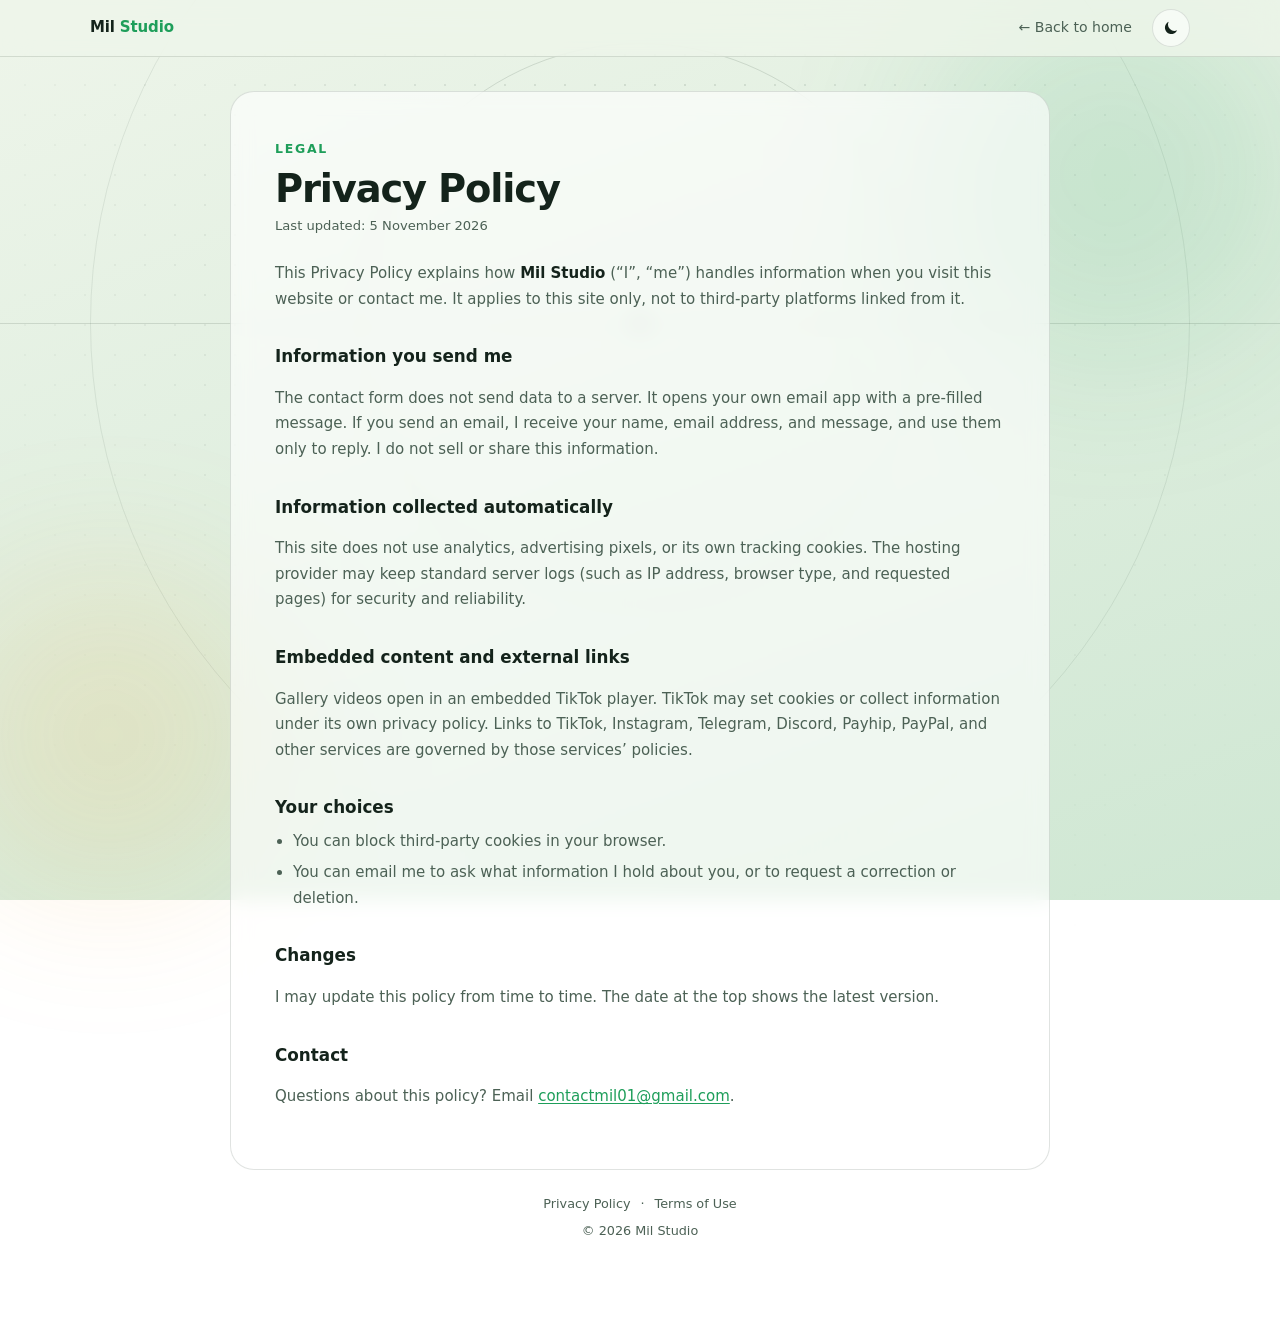
==== privacy.html @ b9a91b19 "Add files via upload" ====
<!DOCTYPE html>
<html lang="en" data-theme="pitch">
<head>
<meta charset="utf-8">
<meta name="viewport" content="width=device-width, initial-scale=1, viewport-fit=cover">
<title>Privacy Policy — Mil Studio</title>
<meta name="description" content="How Mil Studio handles information when you visit the site or get in touch.">
<meta name="theme-color" content="#1E9E5A">
<link rel="icon" href="data:image/svg+xml,%3Csvg xmlns='http://www.w3.org/2000/svg' viewBox='0 0 64 64'%3E%3Crect width='64' height='64' rx='16' fill='%231E9E5A'/%3E%3Ctext x='32' y='44' font-size='36' font-family='sans-serif' font-weight='800' text-anchor='middle' fill='white'%3EM%3C/text%3E%3C/svg%3E">
<script>(function(){try{var t=localStorage.getItem("mil-theme");if(t!=="night"&&t!=="pitch")t=matchMedia("(prefers-color-scheme: dark)").matches?"night":"pitch";document.documentElement.dataset.theme=t;var m=document.querySelector('meta[name="theme-color"]');if(m)m.content=t==="night"?"#08120D":"#1E9E5A"}catch(e){}})()</script>
<link rel="stylesheet" href="style.css">
</head>
<body>
<div class="bg" aria-hidden="true"><div class="pitch"><i></i><i></i><i></i><b></b></div><div class="dots"></div><div class="orb a"></div><div class="orb b"></div></div>

<header class="top"><div class="in">
 <a class="brand" href="index.html">Mil <span>Studio</span></a>
 <a class="legal-back" href="index.html">← Back to home</a>
 <button class="tbtn" id="theme" type="button" aria-label="Dark mode" aria-pressed="false" title="Switch to dark mode">
  <svg class="i-moon" viewBox="0 0 24 24" aria-hidden="true"><path d="M20.2 15.1A8.5 8.5 0 0 1 8.9 3.8 8.5 8.5 0 1 0 20.2 15Z"/></svg>
  <svg class="i-sun" viewBox="0 0 24 24" aria-hidden="true"><circle cx="12" cy="12" r="4.2"/><path d="M12 2v2.4M12 19.6V22M2 12h2.4M19.6 12H22M4.9 4.9l1.7 1.7M17.4 17.4l1.7 1.7M19.1 4.9l-1.7 1.7M6.6 17.4l-1.7 1.7"/></svg>
 </button>
</div></header>

<main class="page legal" id="top">
 <article class="card legal-card">
  <span class="eyebrow">Legal</span>
  <h1>Privacy Policy</h1>
  <p class="legal-updated">Last updated: 5 November 2026</p>

  <p>This Privacy Policy explains how <strong>Mil Studio</strong> (“I”, “me”) handles information when you visit this website or contact me. It applies to this site only, not to third-party platforms linked from it.</p>

  <h2>Information you send me</h2>
  <p>The contact form does not send data to a server. It opens your own email app with a pre-filled message. If you send an email, I receive your name, email address, and message, and use them only to reply. I do not sell or share this information.</p>

  <h2>Information collected automatically</h2>
  <p>This site does not use analytics, advertising pixels, or its own tracking cookies. The hosting provider may keep standard server logs (such as IP address, browser type, and requested pages) for security and reliability.</p>

  <h2>Embedded content and external links</h2>
  <p>Gallery videos open in an embedded TikTok player. TikTok may set cookies or collect information under its own privacy policy. Links to TikTok, Instagram, Telegram, Discord, Payhip, PayPal, and other services are governed by those services’ policies.</p>

  <h2>Your choices</h2>
  <ul>
   <li>You can block third-party cookies in your browser.</li>
   <li>You can email me to ask what information I hold about you, or to request a correction or deletion.</li>
  </ul>

  <h2>Changes</h2>
  <p>I may update this policy from time to time. The date at the top shows the latest version.</p>

  <h2>Contact</h2>
  <p>Questions about this policy? Email <a href="mailto:contactmil01@gmail.com">contactmil01@gmail.com</a>.</p>
 </article>

 <footer>
  <nav class="flinks" aria-label="Legal">
   <a href="privacy.html" aria-current="page">Privacy Policy</a>
   <span aria-hidden="true">·</span>
   <a href="terms.html">Terms of Use</a>
  </nav>
  <p>© <span id="yr"></span> Mil Studio</p>
 </footer>
</main>

<script>(function(){var root=document.documentElement,btn=document.getElementById("theme"),meta=document.querySelector('meta[name="theme-color"]');
function apply(t,p){var d=t==="night";root.dataset.theme=d?"night":"pitch";if(btn){btn.setAttribute("aria-pressed",d);btn.title=d?"Switch to light mode":"Switch to dark mode"}if(meta)meta.content=d?"#08120D":"#1E9E5A";if(p){try{localStorage.setItem("mil-theme",d?"night":"pitch")}catch(e){}}}
var saved=null;try{saved=localStorage.getItem("mil-theme")}catch(e){}
apply(saved==="night"||saved==="pitch"?saved:(matchMedia("(prefers-color-scheme: dark)").matches?"night":"pitch"));
if(btn)btn.addEventListener("click",function(){apply(root.dataset.theme==="night"?"pitch":"night",true)});
var y=document.getElementById("yr");if(y)y.textContent=new Date().getFullYear();})();</script>
</body>
</html>
---- style.css ----
:root{box-sizing:border-box;padding-top:env(safe-area-inset-top,0px);padding-bottom:env(safe-area-inset-bottom,0px)}
:root[data-theme=pitch]{color-scheme:light;--bg1:#EEF5EA;--bg2:#CFE7D3;--card:rgba(255,255,255,.62);--bd:rgba(20,40,30,.13);--text:#14231B;--muted:#4C6155;--acc:#1E9E5A;--acc2:#F2A93B;--on:#fff;--nav:rgba(238,245,234,.8);--glow:rgba(30,158,90,.25)}
:root[data-theme=night]{color-scheme:dark;--bg1:#08120D;--bg2:#11251A;--card:rgba(255,255,255,.055);--bd:rgba(255,255,255,.12);--text:#EAF5EE;--muted:#A1B7A9;--acc:#45DE84;--acc2:#F4B860;--on:#06120B;--nav:rgba(8,18,13,.8);--glow:rgba(69,222,132,.22)}
:root[data-theme=midnight]{color-scheme:dark;--bg1:#0A1020;--bg2:#15264A;--card:rgba(255,255,255,.06);--bd:rgba(255,255,255,.13);--text:#EAF0FF;--muted:#9FB0D0;--acc:#4DA3FF;--acc2:#FFC857;--on:#07101F;--nav:rgba(10,16,32,.75);--glow:rgba(77,163,255,.25)}
:root[data-theme=dusk]{color-scheme:dark;--bg1:#1A1030;--bg2:#0F3B45;--card:rgba(255,255,255,.07);--bd:rgba(255,255,255,.14);--text:#F4EEFF;--muted:#BDB3D6;--acc:#FF7A59;--acc2:#5EE6C8;--on:#1A1030;--nav:rgba(26,16,48,.75);--glow:rgba(255,122,89,.22)}
*,*::before,*::after{box-sizing:inherit}
html{scroll-behavior:smooth;scroll-padding-top:76px}
body{margin:0;min-height:100vh;color:var(--text);background:linear-gradient(160deg,var(--bg1),var(--bg2)) fixed;font:400 15px/1.55 "Segoe UI",system-ui,-apple-system,Helvetica,Arial,sans-serif;overflow-x:hidden;transition:background .5s}
a{color:inherit;text-decoration:none}
.bg{position:fixed;inset:-80px;z-index:-1;pointer-events:none}
.pitch{position:absolute;inset:0;will-change:transform}
.pitch i{position:absolute;border:1.5px solid var(--bd);border-radius:50%;left:50%;top:38%;transform:translate(-50%,-50%)}
.pitch i:nth-child(1){width:560px;height:560px}.pitch i:nth-child(2){width:1100px;height:1100px;opacity:.6}.pitch i:nth-child(3){width:16px;height:16px;background:var(--bd);border:0}
.pitch b{position:absolute;left:0;right:0;top:38%;height:1.5px;background:var(--bd)}
.dots{position:absolute;inset:0;background-image:radial-gradient(var(--bd) 1px,transparent 1.5px);background-size:30px 30px;-webkit-mask-image:radial-gradient(ellipse at 50% 30%,#000,transparent 80%);mask-image:radial-gradient(ellipse at 50% 30%,#000,transparent 80%)}
.orb{position:absolute;border-radius:50%;filter:blur(80px);opacity:.5;animation:fl 16s ease-in-out infinite alternate}
.orb.a{width:380px;height:380px;background:var(--glow);right:4%;top:6%}.orb.b{width:320px;height:320px;background:color-mix(in srgb,var(--acc2) 30%,transparent);left:2%;bottom:8%;animation-delay:-7s}
@keyframes fl{to{transform:translate(30px,-40px)}}
.spot{position:fixed;left:0;top:0;width:520px;height:520px;margin:-260px 0 0 -260px;border-radius:50%;background:radial-gradient(circle,var(--glow),transparent 65%);pointer-events:none;z-index:-1}
.top{position:sticky;top:0;z-index:30;backdrop-filter:blur(14px);background:var(--nav);border-bottom:1px solid var(--bd)}
.top .in{width:min(1100px,100% - 32px);margin:0 auto;height:56px;display:flex;align-items:center;gap:20px}
.brand{font-weight:800;letter-spacing:-.01em}.brand span{color:var(--acc)}
.nl{display:flex;gap:20px;margin-left:auto;color:var(--muted);font-size:.9rem}.nl a:hover{color:var(--acc)}
.tbtn{width:38px;height:38px;flex:none;border-radius:50%;display:grid;place-items:center;border:1px solid var(--bd);background:var(--card);color:var(--text);cursor:pointer;transition:transform .2s,border-color .2s,background .2s,color .2s}
.tbtn:hover{transform:translateY(-1px);border-color:var(--acc);color:var(--acc)}
.tbtn svg{width:18px;height:18px;fill:none;stroke:currentColor;stroke-width:1.8;stroke-linecap:round;stroke-linejoin:round}
.tbtn .i-moon{fill:currentColor;stroke:none}
.tbtn .i-sun{display:none}.tbtn[aria-pressed=true] .i-moon{display:none}.tbtn[aria-pressed=true] .i-sun{display:block}
:root[data-theme=night] .tbtn .i-moon{display:none}:root[data-theme=night] .tbtn .i-sun{display:block}
:root[data-theme=night] .ic{background:rgba(255,255,255,.08);color:var(--text);border:1px solid var(--bd);box-shadow:0 10px 24px rgba(0,0,0,.3)}
:root[data-theme=night] .ic:hover{background:var(--acc);color:var(--on);border-color:var(--acc)}
.burger{display:none;background:none;border:1px solid var(--bd);color:var(--text);border-radius:10px;width:38px;height:38px;cursor:pointer;font-size:1.1rem}
.page{width:min(1100px,100% - 32px);margin:0 auto;padding:22px 0 60px}
.card{background:var(--card);border:1px solid var(--bd);border-radius:24px;backdrop-filter:blur(10px);transition:transform .3s,border-color .3s,box-shadow .3s}
.hero{position:relative;display:grid;grid-template-columns:1.2fr .8fr;gap:20px;align-items:center;min-height:300px;padding:44px 48px;overflow:hidden;background:linear-gradient(120deg,color-mix(in srgb,var(--acc) 22%,var(--card)),var(--card))}
.hero h1{font-size:clamp(2.6rem,7vw,4.4rem);margin:0;letter-spacing:-.04em;line-height:1}
.hero p{color:var(--muted);max-width:44ch;margin:.7em 0 1.2em}
.eyebrow{font-size:.78rem;letter-spacing:.14em;text-transform:uppercase;color:var(--acc);font-weight:700}
.btns{display:flex;gap:10px;flex-wrap:wrap}
.btn{display:inline-flex;align-items:center;gap:6px;padding:11px 20px;border-radius:14px;font-weight:700;font-size:.9rem;border:1px solid var(--bd);background:var(--card);color:var(--text);cursor:pointer;transition:transform .2s,box-shadow .2s,border-color .2s}
.btn:hover{transform:translateY(-2px);border-color:var(--acc)}.btn:active{transform:scale(.97)}
.btn.p{background:var(--acc);color:var(--on);border-color:var(--acc)}.btn.p:hover{box-shadow:0 8px 24px var(--glow)}
.btn.wide{width:100%;justify-content:center;background:var(--text);color:var(--bg1);border-color:var(--text)}
:is(a,button,input,textarea):focus-visible{outline:2px solid var(--acc2);outline-offset:3px}
.art{position:relative;height:260px;display:grid;place-items:center}
.art .disc{width:230px;height:230px;border-radius:50%;background:linear-gradient(150deg,var(--acc),var(--acc2));display:grid;place-items:center;font-size:7.5rem;font-weight:800;color:var(--on);box-shadow:0 20px 60px var(--glow);animation:bob 6s ease-in-out infinite alternate}
.art small{position:absolute;bottom:-6px;font-size:.7rem;color:var(--muted)}
@keyframes bob{to{transform:translateY(-12px) rotate(3deg)}}
.cols{display:grid;grid-template-columns:1.1fr 1fr;gap:28px;margin-top:34px;align-items:start}
h2{font-size:1.05rem;margin:0 0 12px;display:flex;align-items:center;gap:8px}h2::after{content:"";flex:none;width:6px;height:6px;border-top:2px solid var(--acc);border-right:2px solid var(--acc);border-radius:1px;transform:rotate(45deg);margin-left:1px}
.thumb{position:relative;overflow:hidden;background:linear-gradient(135deg,color-mix(in srgb,var(--acc) 35%,var(--bg2)),var(--bg2))}
.thumb i{position:absolute;inset:0;background:radial-gradient(circle at 25% 30%,color-mix(in srgb,var(--acc2) 45%,transparent),transparent 55%);transition:transform .6s}
.thumb img{position:absolute;inset:0;width:100%;height:100%;object-fit:cover}
.feat{height:300px;border-radius:24px;border:1px solid var(--bd)}
.feat .ov{position:absolute;inset:0;padding:22px;display:flex;flex-direction:column;justify-content:flex-end;background:linear-gradient(transparent 30%,rgba(0,0,0,.65));color:#fff}
.feat h3{margin:0;font-size:1.5rem}.feat p{margin:2px 0 12px;font-size:.88rem;opacity:.9}
.feat .tagt{position:absolute;top:18px;left:22px;font-weight:800;color:#fff;font-size:1.05rem}
.feat .btn{align-self:flex-start;background:var(--acc);color:var(--on);border-color:var(--acc)}
.gal{margin-top:38px}
.ghead{display:flex;align-items:center;justify-content:space-between;gap:10px;margin-bottom:2px}
.ghead h2{margin:0}
.gnav{display:flex;gap:6px}
.gbtn{width:26px;height:30px;border:0;background:none;color:var(--acc);cursor:pointer;display:grid;place-items:center;padding:0;transition:opacity .2s,transform .2s,color .2s}
.gbtn:hover{color:var(--acc2);transform:scale(1.12)}
.gbtn:disabled{opacity:0;pointer-events:none}
.gbtn svg{width:15px;height:15px;fill:none;stroke:currentColor;stroke-width:2.6;stroke-linecap:round;stroke-linejoin:round}
.strip{--edge:34px;display:flex;gap:16px;overflow-x:auto;overscroll-behavior-x:contain;scroll-snap-type:x mandatory;scroll-padding-inline:var(--edge);margin-inline:calc(-1*var(--edge));padding:28px var(--edge) 32px;scrollbar-width:none;user-select:none;cursor:grab;-webkit-overflow-scrolling:touch;-webkit-mask-image:linear-gradient(to right,transparent 0,#000 var(--edge),#000 calc(100% - var(--edge)),transparent 100%);mask-image:linear-gradient(to right,transparent 0,#000 var(--edge),#000 calc(100% - var(--edge)),transparent 100%)}
.strip::-webkit-scrollbar{display:none}
.strip:focus-visible{outline:2px solid var(--acc2);outline-offset:2px;border-radius:18px}
.strip.drag{cursor:grabbing;scroll-snap-type:none}
.gitem{position:relative;flex:none;width:clamp(150px,42vw,224px);aspect-ratio:3/4;border-radius:18px;overflow:hidden;border:1px solid var(--bd);background:var(--card);box-shadow:0 10px 26px rgba(0,0,0,.13);scroll-snap-align:start;transform:rotate(-2deg);transition:transform .35s cubic-bezier(.2,.8,.2,1),box-shadow .35s,border-color .35s;user-select:none;-webkit-user-drag:none}
.gitem:nth-child(3n+2){transform:rotate(1.6deg) translateY(5px)}
.gitem:nth-child(3n+3){transform:rotate(-1.1deg) translateY(-4px)}
.gitem:hover,.gitem:focus-visible{transform:translateY(-10px) scale(1.06) rotate(0deg);box-shadow:0 26px 54px rgba(0,0,0,.28);border-color:var(--acc);z-index:2}
.gthumb{position:absolute;inset:0;background:linear-gradient(145deg,color-mix(in srgb,var(--acc) 45%,var(--bg2)),var(--bg2))}
.gitem:nth-child(3n+2) .gthumb{background:linear-gradient(145deg,color-mix(in srgb,var(--acc2) 45%,var(--bg2)),var(--bg2))}
.gthumb img{position:absolute;inset:0;width:100%;height:100%;object-fit:cover;transition:transform .6s;pointer-events:none}
.gitem:hover .gthumb img{transform:scale(1.05)}
.gitem::after{content:"";position:absolute;inset:auto 0 0 0;height:48%;background:linear-gradient(transparent,rgba(0,0,0,.62));pointer-events:none}
.gph{position:absolute;inset:0;display:grid;place-items:center;color:#fff;font-size:2.2rem;opacity:.85;text-shadow:0 2px 14px rgba(0,0,0,.35)}
.gby{position:absolute;left:12px;bottom:12px;z-index:2;background:rgba(12,20,16,.62);color:#fff;font-size:.76rem;font-weight:700;padding:5px 10px;border-radius:999px;backdrop-filter:blur(6px);white-space:nowrap;max-width:calc(100% - 24px);overflow:hidden;text-overflow:ellipsis}
.gplay{position:absolute;right:12px;top:12px;z-index:2;width:34px;height:34px;border-radius:50%;display:grid;place-items:center;padding-left:2px;background:rgba(255,255,255,.92);color:#111;font-size:.72rem;opacity:0;transform:scale(.8);transition:opacity .25s,transform .25s}
.gitem:hover .gplay,.gitem:focus-visible .gplay{opacity:1;transform:scale(1)}
.gmore{display:flex;width:max-content;margin:4px auto 0}
.tabs{display:flex;gap:8px;flex-wrap:wrap;margin-bottom:14px}
.tab{flex:1;min-width:64px;padding:8px 6px;border-radius:14px;border:1px solid var(--bd);background:var(--card);color:var(--text);cursor:pointer;font-weight:700;font-size:.78rem;text-align:center;transition:.2s}
.tab small{display:block;font-weight:600;font-size:.68rem;color:var(--muted)}
.tab[aria-pressed=true]{background:var(--acc);color:var(--on);border-color:var(--acc)}.tab[aria-pressed=true] small{color:inherit;opacity:.8}
.rng{display:flex;justify-content:space-between;align-items:center;gap:12px;margin-bottom:14px}
.stat-brand{display:flex;align-items:center;gap:8px;flex-wrap:wrap;min-width:0}
.rng strong{font-size:1.05rem;letter-spacing:-.01em}
.seg{display:flex;gap:2px;padding:4px;border-radius:99px;border:1px solid var(--bd);background:color-mix(in srgb,var(--card) 82%,transparent)}
.seg button{border:0;background:none;color:var(--muted);padding:6px 14px;border-radius:99px;cursor:pointer;font-size:.78rem;font-weight:700;transition:background .2s,color .2s}
.seg button:hover{color:var(--text)}
.seg button[aria-pressed=true]{background:var(--text);color:var(--bg1);box-shadow:0 2px 8px rgba(0,0,0,.16)}
.ch{position:relative;padding:20px 22px 18px;margin-bottom:16px;overflow:hidden;background:linear-gradient(165deg,color-mix(in srgb,var(--acc) 7%,var(--card)),var(--card) 62%)}
.ch .lb{font-size:.82rem;font-weight:600;color:var(--muted);letter-spacing:.01em}
.ch .v{margin-top:4px;font-size:clamp(2rem,3.6vw,2.55rem);font-weight:800;letter-spacing:-.04em;line-height:1.05;font-variant-numeric:tabular-nums}
.pill{display:inline-block;font-size:.64rem;font-weight:700;color:var(--acc2);border:1px dashed var(--acc2);border-radius:99px;padding:2px 8px;letter-spacing:.01em;line-height:1.3;vertical-align:middle}
.pill[hidden]{display:none}
.ch svg{display:block;margin-top:12px;overflow:visible;touch-action:pan-y}
.cw{position:relative}.gl{stroke:var(--bd);stroke-width:1}.ax{fill:var(--muted);font-size:10px;letter-spacing:.01em}.dot{fill:var(--acc);stroke:var(--bg1);stroke-width:2;opacity:0;pointer-events:none}
.tip{position:absolute;pointer-events:none;background:var(--text);color:var(--bg1);border-radius:12px;padding:7px 12px 8px;font-size:.95rem;font-weight:800;line-height:1.25;transform:translate(-50%,0);opacity:0;transition:opacity .15s;white-space:nowrap;text-align:left;box-shadow:0 12px 28px rgba(0,0,0,.22);z-index:3}
.tip b{display:block;font-weight:600;opacity:.7;font-size:.68rem;margin-bottom:1px}
.tip.on{opacity:1}
.tip::before{content:"";position:absolute;left:50%;bottom:-5px;transform:translateX(-50%);border:5px solid transparent;border-top-color:var(--text);border-bottom:0}
.tip.above::before{bottom:auto;top:-5px;border-top:0;border-bottom:5px solid var(--text)}
.rng strong small{font-weight:500;color:var(--muted);font-size:.72rem;margin-left:6px}
.ch path.l{fill:none;stroke:var(--acc);stroke-width:2.6;stroke-linecap:round;stroke-linejoin:round;stroke-dasharray:1000;stroke-dashoffset:1000;filter:drop-shadow(0 3px 8px var(--glow))}
.in .ch path.l,.ch.in path.l{animation:dr 1.6s .1s forwards}@keyframes dr{to{stroke-dashoffset:0}}
.dock{text-align:center;margin-top:60px}
.dock .row{display:flex;justify-content:center;gap:14px;margin:6px 0 16px}
.ic{width:58px;height:58px;border-radius:16px;display:grid;place-items:center;font-size:1.4rem;background:var(--text);color:var(--bg1);box-shadow:0 10px 24px rgba(0,0,0,.25);transition:transform .25s}
.ic svg{width:26px;height:26px}.res .e svg{width:22px;height:22px}.crow em svg{width:16px;height:16px;vertical-align:-3px}
.ic:nth-child(odd){transform:rotate(-8deg)}.ic:nth-child(even){transform:rotate(7deg) translateY(-4px)}.ic:hover{transform:translateY(-8px) scale(1.1);background:var(--acc);color:var(--on)}
.eyebrow.c{display:block;margin-bottom:8px;color:var(--muted)}
.det{display:none;grid-template-columns:repeat(auto-fit,minmax(250px,1fr));gap:14px;margin-top:22px;text-align:left}.det.open{display:grid}
.res{display:flex;align-items:center;gap:14px;padding:16px 18px}.res:hover{transform:translateY(-4px);border-color:var(--acc);box-shadow:0 12px 30px var(--glow)}
.res .e{flex:none;width:42px;height:42px;border-radius:12px;display:grid;place-items:center;background:color-mix(in srgb,var(--acc) 18%,transparent);color:var(--acc);font-size:1.1rem}
.res b{display:block}.res span{color:var(--muted);font-size:.84rem}.res .go{margin-left:auto;color:var(--acc);font-weight:800}
.cont{display:grid;grid-template-columns:1fr 1.4fr;gap:20px;margin-top:54px}
.cont .card{padding:26px}.cont h3{margin:0 0 14px;font-size:1.15rem}
.crow{display:flex;align-items:center;gap:10px;margin:8px 0;color:var(--muted);font-size:.92rem}.crow a:hover{color:var(--acc)}.crow em{font-style:normal;color:var(--acc)}
input,textarea{display:block;width:100%;margin-bottom:10px;padding:12px 14px;border-radius:12px;border:1px solid var(--bd);background:var(--card);color:var(--text);font:inherit}
textarea{min-height:110px;resize:vertical}::placeholder{color:var(--muted)}
.md{position:fixed;inset:0;z-index:50;display:none;place-items:center;background:rgba(10,20,15,.7);backdrop-filter:blur(6px);padding:16px}.md.open{display:grid}
.mb{width:min(360px,100%);background:var(--bg1);border-radius:24px;padding:12px;border:1px solid var(--bd)}.mb iframe{width:100%;height:min(640px,70vh);border:0;border-radius:16px;display:block;background:#000}.mr{display:flex;gap:8px;justify-content:space-between;margin-top:10px}
.feat .slide{position:absolute;inset:0;opacity:0;transition:opacity .8s}.feat .slide.on{opacity:1}
.feat::before{content:"";position:absolute;inset:0 0 60% 0;background:linear-gradient(rgba(0,0,0,.35),transparent);z-index:1;pointer-events:none}
.feat .tagt,.feat .pills{z-index:2}.feat .tagt{text-shadow:0 1px 6px rgba(0,0,0,.4)}
.feat .slide:nth-child(2) i{background:radial-gradient(circle at 70% 30%,color-mix(in srgb,var(--acc) 55%,transparent),transparent 60%)}
.feat .slide:nth-child(3) i{background:radial-gradient(circle at 40% 70%,color-mix(in srgb,var(--acc2) 55%,transparent),transparent 60%)}
.feat .ph{position:absolute;left:50%;top:42%;transform:translate(-50%,-50%);color:#fff;opacity:.8;font-size:.8rem;letter-spacing:.06em;text-shadow:0 1px 6px rgba(0,0,0,.4)}
.pills{position:absolute;top:20px;right:20px;display:flex;gap:6px}.feat{cursor:pointer}
.pl{position:relative;width:24px;height:24px;border:0;padding:0;background:none;cursor:pointer}
.pl::before{content:"";position:absolute;left:50%;top:50%;transform:translate(-50%,-50%);width:8px;height:8px;border-radius:99px;background:rgba(255,255,255,.55);transition:width .3s,background .3s}
.pl.on{width:34px}.pl.on::before{width:26px;background:#fff}
footer{text-align:center;color:var(--muted);font-size:.8rem;padding:24px 0 36px}
footer p{margin:0}
.flinks{display:flex;align-items:center;justify-content:center;gap:10px;margin-bottom:8px}
.flinks a{color:var(--muted);transition:color .2s}
.flinks a:hover{color:var(--acc)}
.legal{max-width:820px;padding-top:34px}
.legal-back{margin-left:auto;color:var(--muted);font-size:.88rem;transition:color .2s}
.legal-back:hover{color:var(--acc)}
.legal-card{padding:clamp(24px,4vw,44px);line-height:1.7}
.legal-card h1{font-size:clamp(1.8rem,4vw,2.4rem);letter-spacing:-.03em;line-height:1.15;margin:.15em 0 .1em}
.legal-updated{color:var(--muted);font-size:.82rem;margin:0 0 1.8em}
.legal-card h2{display:block;font-size:1.05rem;margin:1.8em 0 .45em;color:var(--text)}
.legal-card h2::after{display:none}
.legal-card p,.legal-card li{color:var(--muted)}
.legal-card ul{padding-left:1.2em;margin:.4em 0}
.legal-card li{margin:.35em 0}
.legal-card a{color:var(--acc);text-decoration:underline;text-underline-offset:2px}
.legal-card strong{color:var(--text)}
.rv{opacity:0;transform:translateY(24px);transition:opacity .8s,transform .8s}.rv.in{opacity:1;transform:none}
   .art .disc img{width:100%;height:100%;object-fit:cover;border-radius:50%}
@media(min-width:861px){
 .cols{align-items:stretch}.cols>div:first-child{display:flex;flex-direction:column}.cols>div:first-child #feat{flex:1;display:flex}.cols>div:first-child .feat{flex:1;height:auto;min-height:300px}
}
@media(max-width:860px){
 .nl{display:none;position:absolute;top:56px;left:0;right:0;flex-direction:column;gap:0;margin:0;background:var(--nav);border-bottom:1px solid var(--bd);backdrop-filter:blur(14px)}.nl.open{display:flex}.nl a{padding:14px 20px}
 .burger{display:block;margin-left:0}.tbtn{margin-left:auto}
 .hero{grid-template-columns:1fr;padding:30px 24px}.art{order:-1;height:190px}.art .disc{width:160px;height:160px;font-size:5rem}
 .cols,.cont{grid-template-columns:1fr}.feat{height:240px}
 .gal{margin-top:30px}.strip{--edge:24px;padding:24px var(--edge) 28px;gap:14px}.gitem{width:clamp(142px,40vw,180px)}
}
@media(prefers-reduced-motion:reduce){*,*::before,*::after{animation:none!important;transition:none!important}html{scroll-behavior:auto}.rv{opacity:1;transform:none}.ch path.l{stroke-dashoffset:0}}
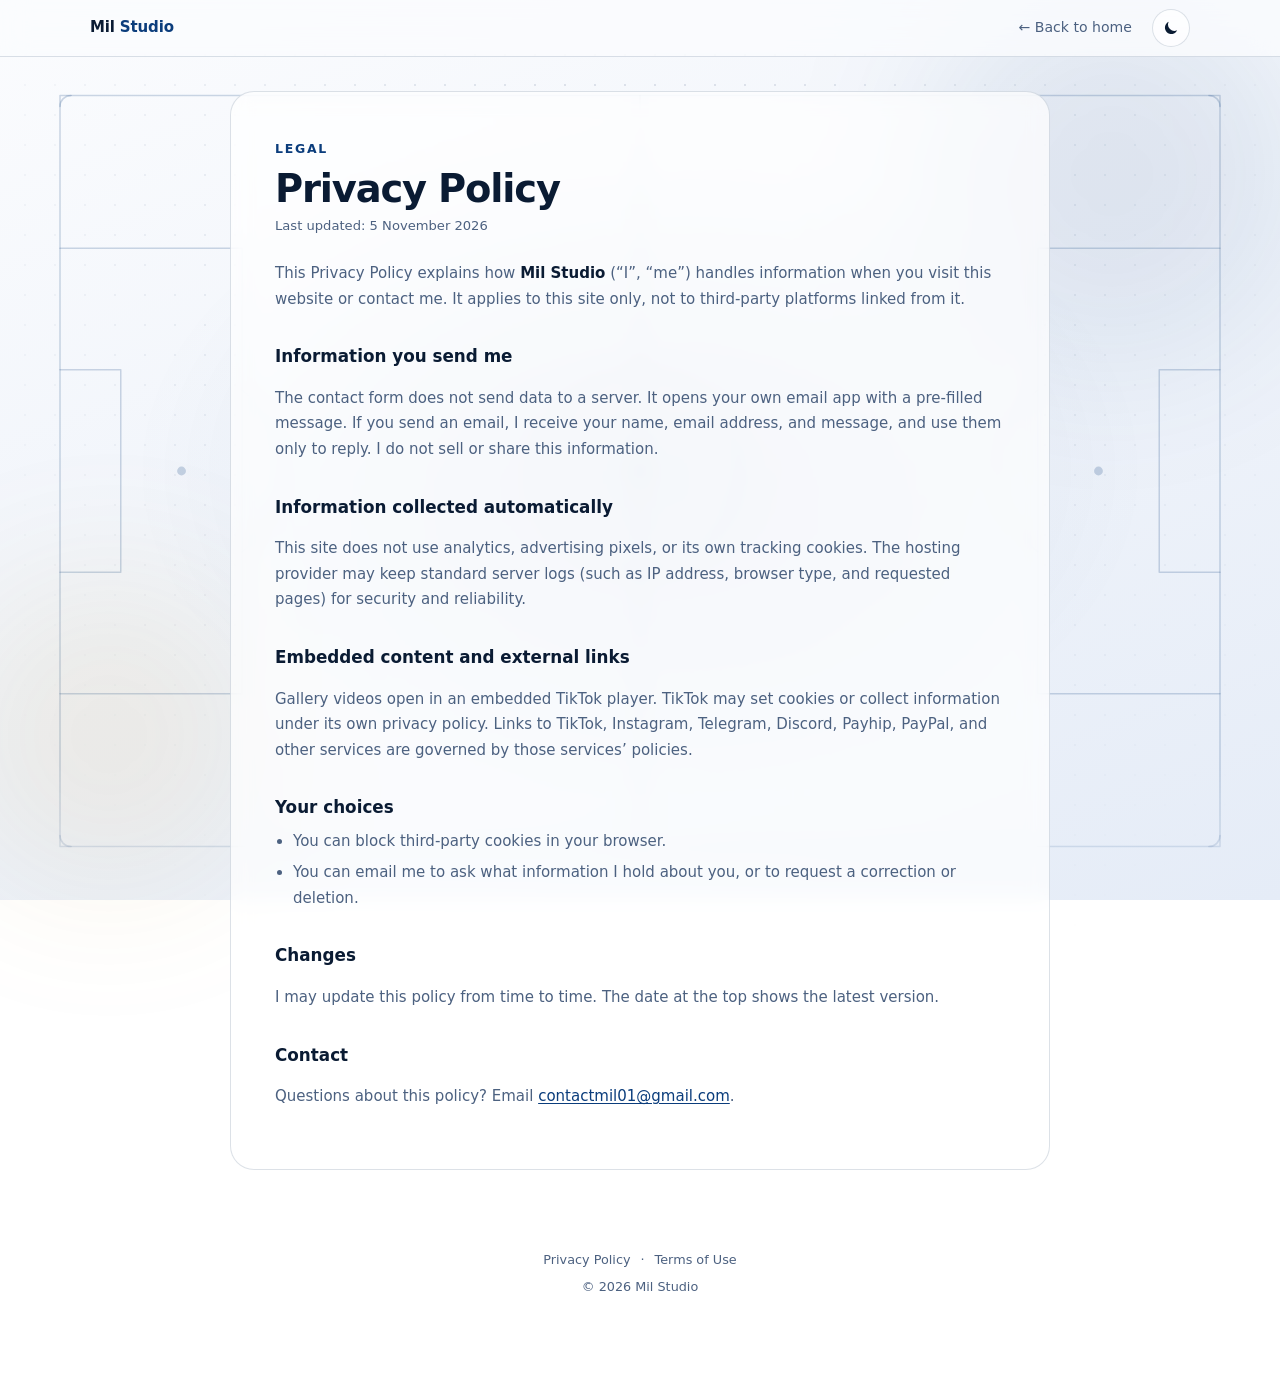
==== commit 0352d10b: "Rebuild site: Real Madrid palette, pitch background, SEO and a11y fixes - Stats: four hand-entered t" ====
--- a/privacy.html
+++ b/privacy.html
@@ -5,13 +5,13 @@
 <meta name="viewport" content="width=device-width, initial-scale=1, viewport-fit=cover">
 <title>Privacy Policy — Mil Studio</title>
 <meta name="description" content="How Mil Studio handles information when you visit the site or get in touch.">
-<meta name="theme-color" content="#1E9E5A">
-<link rel="icon" href="data:image/svg+xml,%3Csvg xmlns='http://www.w3.org/2000/svg' viewBox='0 0 64 64'%3E%3Crect width='64' height='64' rx='16' fill='%231E9E5A'/%3E%3Ctext x='32' y='44' font-size='36' font-family='sans-serif' font-weight='800' text-anchor='middle' fill='white'%3EM%3C/text%3E%3C/svg%3E">
-<script>(function(){try{var t=localStorage.getItem("mil-theme");if(t!=="night"&&t!=="pitch")t=matchMedia("(prefers-color-scheme: dark)").matches?"night":"pitch";document.documentElement.dataset.theme=t;var m=document.querySelector('meta[name="theme-color"]');if(m)m.content=t==="night"?"#08120D":"#1E9E5A"}catch(e){}})()</script>
+<meta name="theme-color" content="#FBFCFE">
+<link rel="icon" href="data:image/svg+xml,%3Csvg xmlns='http://www.w3.org/2000/svg' viewBox='0 0 64 64'%3E%3Crect width='64' height='64' rx='16' fill='%230B3D7C'/%3E%3Ctext x='32' y='44' font-size='36' font-family='sans-serif' font-weight='800' text-anchor='middle' fill='%23F6C445'%3EM%3C/text%3E%3C/svg%3E">
+<script>(function(){try{var t=localStorage.getItem("mil-theme");if(t!=="night"&&t!=="pitch")t=matchMedia("(prefers-color-scheme: dark)").matches?"night":"pitch";document.documentElement.dataset.theme=t;var m=document.querySelector('meta[name="theme-color"]');if(m)m.content=t==="night"?"#09090B":"#FBFCFE"}catch(e){}})()</script>
 <link rel="stylesheet" href="style.css">
 </head>
 <body>
-<div class="bg" aria-hidden="true"><div class="pitch"><i></i><i></i><i></i><b></b></div><div class="dots"></div><div class="orb a"></div><div class="orb b"></div></div>
+<div class="bg" aria-hidden="true"><div class="pitch"><svg class="lines" viewBox="0 0 1050 680" fill="none"><rect x="0" y="0" width="1050" height="680"/><path d="M525 0V680"/><circle cx="525" cy="340" r="91.5"/><circle cx="525" cy="340" r="4" fill="currentColor" stroke="none"/><g><path d="M0 138.4h165v403.2H0"/><path d="M0 248.4h55v183.2H0"/><circle cx="110" cy="340" r="4" fill="currentColor" stroke="none"/><path d="M165 266.9a91.5 91.5 0 0 1 0 146.2"/></g><g transform="translate(1050 0) scale(-1 1)"><path d="M0 138.4h165v403.2H0"/><path d="M0 248.4h55v183.2H0"/><circle cx="110" cy="340" r="4" fill="currentColor" stroke="none"/><path d="M165 266.9a91.5 91.5 0 0 1 0 146.2"/></g><path d="M0 10a10 10 0 0 1 10-10"/><path d="M1040 0a10 10 0 0 1 10 10"/><path d="M1050 670a10 10 0 0 1-10 10"/><path d="M10 680a10 10 0 0 1-10-10"/></svg></div><div class="dots"></div><div class="orb a"></div><div class="orb b"></div></div>
 
 <header class="top"><div class="in">
  <a class="brand" href="index.html">Mil <span>Studio</span></a>
@@ -63,7 +63,7 @@
 </main>
 
 <script>(function(){var root=document.documentElement,btn=document.getElementById("theme"),meta=document.querySelector('meta[name="theme-color"]');
-function apply(t,p){var d=t==="night";root.dataset.theme=d?"night":"pitch";if(btn){btn.setAttribute("aria-pressed",d);btn.title=d?"Switch to light mode":"Switch to dark mode"}if(meta)meta.content=d?"#08120D":"#1E9E5A";if(p){try{localStorage.setItem("mil-theme",d?"night":"pitch")}catch(e){}}}
+function apply(t,p){var d=t==="night";root.dataset.theme=d?"night":"pitch";if(btn){btn.setAttribute("aria-pressed",d);btn.title=d?"Switch to light mode":"Switch to dark mode"}if(meta)meta.content=d?"#09090B":"#FBFCFE";if(p){try{localStorage.setItem("mil-theme",d?"night":"pitch")}catch(e){}}}
 var saved=null;try{saved=localStorage.getItem("mil-theme")}catch(e){}
 apply(saved==="night"||saved==="pitch"?saved:(matchMedia("(prefers-color-scheme: dark)").matches?"night":"pitch"));
 if(btn)btn.addEventListener("click",function(){apply(root.dataset.theme==="night"?"pitch":"night",true)});
--- a/style.css
+++ b/style.css
@@ -1,20 +1,31 @@
 :root{box-sizing:border-box;padding-top:env(safe-area-inset-top,0px);padding-bottom:env(safe-area-inset-bottom,0px)}
-:root[data-theme=pitch]{color-scheme:light;--bg1:#EEF5EA;--bg2:#CFE7D3;--card:rgba(255,255,255,.62);--bd:rgba(20,40,30,.13);--text:#14231B;--muted:#4C6155;--acc:#1E9E5A;--acc2:#F2A93B;--on:#fff;--nav:rgba(238,245,234,.8);--glow:rgba(30,158,90,.25)}
-:root[data-theme=night]{color-scheme:dark;--bg1:#08120D;--bg2:#11251A;--card:rgba(255,255,255,.055);--bd:rgba(255,255,255,.12);--text:#EAF5EE;--muted:#A1B7A9;--acc:#45DE84;--acc2:#F4B860;--on:#06120B;--nav:rgba(8,18,13,.8);--glow:rgba(69,222,132,.22)}
-:root[data-theme=midnight]{color-scheme:dark;--bg1:#0A1020;--bg2:#15264A;--card:rgba(255,255,255,.06);--bd:rgba(255,255,255,.13);--text:#EAF0FF;--muted:#9FB0D0;--acc:#4DA3FF;--acc2:#FFC857;--on:#07101F;--nav:rgba(10,16,32,.75);--glow:rgba(77,163,255,.25)}
-:root[data-theme=dusk]{color-scheme:dark;--bg1:#1A1030;--bg2:#0F3B45;--card:rgba(255,255,255,.07);--bd:rgba(255,255,255,.14);--text:#F4EEFF;--muted:#BDB3D6;--acc:#FF7A59;--acc2:#5EE6C8;--on:#1A1030;--nav:rgba(26,16,48,.75);--glow:rgba(255,122,89,.22)}
+/* ===== Real Madrid palette (REAL MADRID LOOK) =====
+   The original green values are kept in the comments right below each line, so rolling back = copy/paste those.
+   pitch (light): white kit / navy crest   night (dark): 23/24 third kit — black shirt, gold crest, steel-blue stripes */
+:root[data-theme=pitch]{color-scheme:light;--bg1:#FBFCFE;--bg2:#E5ECF7;--card:rgba(255,255,255,.72);--bd:rgba(12,44,88,.14);--text:#0A1B33;--muted:#4C6180;--acc:#0B3D7C;--acc2:#B8860B;--on:#fff;--nav:rgba(251,252,254,.82);--glow:rgba(11,61,124,.18);--line:rgba(11,61,124,.20);--tint:#0B3D7C}
+:root[data-theme=night]{color-scheme:dark;--bg1:#09090B;--bg2:#16171A;--card:rgba(255,255,255,.055);--bd:rgba(255,255,255,.13);--text:#F3EFE6;--muted:#A6A296;--acc:#D5A34A;--acc2:#93A6BD;--on:#0A0A0C;--nav:rgba(9,9,11,.82);--glow:rgba(213,163,74,.22);--line:rgba(147,166,189,.36);--tint:#2E2415}
+/* night = 23/24 third kit: black shirt, gold crest, steel-blue stripes */
+/* old light: --bg1:#EEF5EA;--bg2:#CFE7D3;--card:rgba(255,255,255,.62);--bd:rgba(20,40,30,.13);--text:#14231B;--muted:#4C6155;--acc:#1E9E5A;--acc2:#F2A93B;--on:#fff;--nav:rgba(238,245,234,.8);--glow:rgba(30,158,90,.25) */
+/* old dark:  --bg1:#08120D;--bg2:#11251A;--card:rgba(255,255,255,.055);--bd:rgba(255,255,255,.12);--text:#EAF5EE;--muted:#A1B7A9;--acc:#45DE84;--acc2:#F4B860;--on:#06120B;--nav:rgba(8,18,13,.8);--glow:rgba(69,222,132,.22) */
+:root[data-theme=midnight]{color-scheme:dark;--bg1:#0A1020;--bg2:#15264A;--card:rgba(255,255,255,.06);--bd:rgba(255,255,255,.13);--text:#EAF0FF;--muted:#9FB0D0;--acc:#4DA3FF;--acc2:#FFC857;--on:#07101F;--nav:rgba(10,16,32,.75);--glow:rgba(77,163,255,.25);--line:rgba(214,226,245,.13);--tint:#4DA3FF}
+:root[data-theme=dusk]{color-scheme:dark;--bg1:#1A1030;--bg2:#0F3B45;--card:rgba(255,255,255,.07);--bd:rgba(255,255,255,.14);--text:#F4EEFF;--muted:#BDB3D6;--acc:#FF7A59;--acc2:#5EE6C8;--on:#1A1030;--nav:rgba(26,16,48,.75);--glow:rgba(255,122,89,.22);--line:rgba(244,238,255,.13);--tint:#FF7A59}
 *,*::before,*::after{box-sizing:inherit}
 html{scroll-behavior:smooth;scroll-padding-top:76px}
 body{margin:0;min-height:100vh;color:var(--text);background:linear-gradient(160deg,var(--bg1),var(--bg2)) fixed;font:400 15px/1.55 "Segoe UI",system-ui,-apple-system,Helvetica,Arial,sans-serif;overflow-x:hidden;transition:background .5s}
 a{color:inherit;text-decoration:none}
 .bg{position:fixed;inset:-80px;z-index:-1;pointer-events:none}
-.pitch{position:absolute;inset:0;will-change:transform}
-.pitch i{position:absolute;border:1.5px solid var(--bd);border-radius:50%;left:50%;top:38%;transform:translate(-50%,-50%)}
-.pitch i:nth-child(1){width:560px;height:560px}.pitch i:nth-child(2){width:1100px;height:1100px;opacity:.6}.pitch i:nth-child(3){width:16px;height:16px;background:var(--bd);border:0}
-.pitch b{position:absolute;left:0;right:0;top:38%;height:1.5px;background:var(--bd)}
+.pitch{position:absolute;inset:0;will-change:transform;-webkit-mask-image:linear-gradient(to bottom,transparent 0,#000 16%,#000 80%,transparent 100%);mask-image:linear-gradient(to bottom,transparent 0,#000 16%,#000 80%,transparent 100%)}
+/* ROLLBACK (old background): replace the .pitch / .pitch::after rules with these, and swap the .bg markup back.
+   .pitch i{position:absolute;border:1.5px solid var(--bd);border-radius:50%;left:50%;top:38%;transform:translate(-50%,-50%)}
+   .pitch i:nth-child(1){width:560px;height:560px}.pitch i:nth-child(2){width:1100px;height:1100px;opacity:.6}.pitch i:nth-child(3){width:16px;height:16px;background:var(--bd);border:0}
+   .pitch b{position:absolute;left:0;right:0;top:38%;height:1.5px;background:var(--bd)}
+   .bg markup: <div class="pitch" id="pitch"><i></i><i></i><i></i><b></b></div> */
+.pitch .lines{position:absolute;left:50%;top:52%;width:min(1160px,97vw);height:auto;transform:translate(-50%,-50%);overflow:visible;color:var(--line);stroke:currentColor;stroke-width:1.5;stroke-linecap:round;stroke-linejoin:round}
+.pitch .lines *{vector-effect:non-scaling-stroke}
+.pitch::after{content:"";position:absolute;left:50%;top:52%;width:min(1160px,97vw);aspect-ratio:1050/680;transform:translate(-50%,-50%);background:radial-gradient(ellipse at 50% 50%,var(--glow),transparent 62%);opacity:.5;pointer-events:none}
 .dots{position:absolute;inset:0;background-image:radial-gradient(var(--bd) 1px,transparent 1.5px);background-size:30px 30px;-webkit-mask-image:radial-gradient(ellipse at 50% 30%,#000,transparent 80%);mask-image:radial-gradient(ellipse at 50% 30%,#000,transparent 80%)}
 .orb{position:absolute;border-radius:50%;filter:blur(80px);opacity:.5;animation:fl 16s ease-in-out infinite alternate}
-.orb.a{width:380px;height:380px;background:var(--glow);right:4%;top:6%}.orb.b{width:320px;height:320px;background:color-mix(in srgb,var(--acc2) 30%,transparent);left:2%;bottom:8%;animation-delay:-7s}
+.orb.a{width:380px;height:380px;background:var(--glow);right:4%;top:6%}.orb.b{width:320px;height:320px;background:color-mix(in srgb,var(--acc2) 16%,transparent);left:2%;bottom:8%;animation-delay:-7s}
 @keyframes fl{to{transform:translate(30px,-40px)}}
 .spot{position:fixed;left:0;top:0;width:520px;height:520px;margin:-260px 0 0 -260px;border-radius:50%;background:radial-gradient(circle,var(--glow),transparent 65%);pointer-events:none;z-index:-1}
 .top{position:sticky;top:0;z-index:30;backdrop-filter:blur(14px);background:var(--nav);border-bottom:1px solid var(--bd)}
@@ -32,7 +43,7 @@
 .burger{display:none;background:none;border:1px solid var(--bd);color:var(--text);border-radius:10px;width:38px;height:38px;cursor:pointer;font-size:1.1rem}
 .page{width:min(1100px,100% - 32px);margin:0 auto;padding:22px 0 60px}
 .card{background:var(--card);border:1px solid var(--bd);border-radius:24px;backdrop-filter:blur(10px);transition:transform .3s,border-color .3s,box-shadow .3s}
-.hero{position:relative;display:grid;grid-template-columns:1.2fr .8fr;gap:20px;align-items:center;min-height:300px;padding:44px 48px;overflow:hidden;background:linear-gradient(120deg,color-mix(in srgb,var(--acc) 22%,var(--card)),var(--card))}
+.hero{position:relative;display:grid;grid-template-columns:1.2fr .8fr;gap:20px;align-items:center;min-height:300px;padding:44px 48px;overflow:hidden;background:linear-gradient(120deg,color-mix(in srgb,var(--tint) 20%,var(--card)),var(--card) 74%)}
 .hero h1{font-size:clamp(2.6rem,7vw,4.4rem);margin:0;letter-spacing:-.04em;line-height:1}
 .hero p{color:var(--muted);max-width:44ch;margin:.7em 0 1.2em}
 .eyebrow{font-size:.78rem;letter-spacing:.14em;text-transform:uppercase;color:var(--acc);font-weight:700}
@@ -78,7 +89,7 @@
 .gitem:hover .gthumb img{transform:scale(1.05)}
 .gitem::after{content:"";position:absolute;inset:auto 0 0 0;height:48%;background:linear-gradient(transparent,rgba(0,0,0,.62));pointer-events:none}
 .gph{position:absolute;inset:0;display:grid;place-items:center;color:#fff;font-size:2.2rem;opacity:.85;text-shadow:0 2px 14px rgba(0,0,0,.35)}
-.gby{position:absolute;left:12px;bottom:12px;z-index:2;background:rgba(12,20,16,.62);color:#fff;font-size:.76rem;font-weight:700;padding:5px 10px;border-radius:999px;backdrop-filter:blur(6px);white-space:nowrap;max-width:calc(100% - 24px);overflow:hidden;text-overflow:ellipsis}
+.gby{position:absolute;left:12px;bottom:12px;z-index:2;background:rgba(9,9,11,.66);color:#fff;font-size:.76rem;font-weight:700;padding:5px 10px;border-radius:999px;backdrop-filter:blur(6px);white-space:nowrap;max-width:calc(100% - 24px);overflow:hidden;text-overflow:ellipsis}
 .gplay{position:absolute;right:12px;top:12px;z-index:2;width:34px;height:34px;border-radius:50%;display:grid;place-items:center;padding-left:2px;background:rgba(255,255,255,.92);color:#111;font-size:.72rem;opacity:0;transform:scale(.8);transition:opacity .25s,transform .25s}
 .gitem:hover .gplay,.gitem:focus-visible .gplay{opacity:1;transform:scale(1)}
 .gmore{display:flex;width:max-content;margin:4px auto 0}
@@ -86,32 +97,28 @@
 .tab{flex:1;min-width:64px;padding:8px 6px;border-radius:14px;border:1px solid var(--bd);background:var(--card);color:var(--text);cursor:pointer;font-weight:700;font-size:.78rem;text-align:center;transition:.2s}
 .tab small{display:block;font-weight:600;font-size:.68rem;color:var(--muted)}
 .tab[aria-pressed=true]{background:var(--acc);color:var(--on);border-color:var(--acc)}.tab[aria-pressed=true] small{color:inherit;opacity:.8}
-.rng{display:flex;justify-content:space-between;align-items:center;gap:12px;margin-bottom:14px}
-.stat-brand{display:flex;align-items:center;gap:8px;flex-wrap:wrap;min-width:0}
-.rng strong{font-size:1.05rem;letter-spacing:-.01em}
-.seg{display:flex;gap:2px;padding:4px;border-radius:99px;border:1px solid var(--bd);background:color-mix(in srgb,var(--card) 82%,transparent)}
-.seg button{border:0;background:none;color:var(--muted);padding:6px 14px;border-radius:99px;cursor:pointer;font-size:.78rem;font-weight:700;transition:background .2s,color .2s}
-.seg button:hover{color:var(--text)}
-.seg button[aria-pressed=true]{background:var(--text);color:var(--bg1);box-shadow:0 2px 8px rgba(0,0,0,.16)}
-.ch{position:relative;padding:20px 22px 18px;margin-bottom:16px;overflow:hidden;background:linear-gradient(165deg,color-mix(in srgb,var(--acc) 7%,var(--card)),var(--card) 62%)}
-.ch .lb{font-size:.82rem;font-weight:600;color:var(--muted);letter-spacing:.01em}
-.ch .v{margin-top:4px;font-size:clamp(2rem,3.6vw,2.55rem);font-weight:800;letter-spacing:-.04em;line-height:1.05;font-variant-numeric:tabular-nums}
-.pill{display:inline-block;font-size:.64rem;font-weight:700;color:var(--acc2);border:1px dashed var(--acc2);border-radius:99px;padding:2px 8px;letter-spacing:.01em;line-height:1.3;vertical-align:middle}
-.pill[hidden]{display:none}
-.ch svg{display:block;margin-top:12px;overflow:visible;touch-action:pan-y}
-.cw{position:relative}.gl{stroke:var(--bd);stroke-width:1}.ax{fill:var(--muted);font-size:10px;letter-spacing:.01em}.dot{fill:var(--acc);stroke:var(--bg1);stroke-width:2;opacity:0;pointer-events:none}
-.tip{position:absolute;pointer-events:none;background:var(--text);color:var(--bg1);border-radius:12px;padding:7px 12px 8px;font-size:.95rem;font-weight:800;line-height:1.25;transform:translate(-50%,0);opacity:0;transition:opacity .15s;white-space:nowrap;text-align:left;box-shadow:0 12px 28px rgba(0,0,0,.22);z-index:3}
-.tip b{display:block;font-weight:600;opacity:.7;font-size:.68rem;margin-bottom:1px}
-.tip.on{opacity:1}
-.tip::before{content:"";position:absolute;left:50%;bottom:-5px;transform:translateX(-50%);border:5px solid transparent;border-top-color:var(--text);border-bottom:0}
-.tip.above::before{bottom:auto;top:-5px;border-top:0;border-bottom:5px solid var(--text)}
-.rng strong small{font-weight:500;color:var(--muted);font-size:.72rem;margin-left:6px}
-.ch path.l{fill:none;stroke:var(--acc);stroke-width:2.6;stroke-linecap:round;stroke-linejoin:round;stroke-dasharray:1000;stroke-dashoffset:1000;filter:drop-shadow(0 3px 8px var(--glow))}
-.in .ch path.l,.ch.in path.l{animation:dr 1.6s .1s forwards}@keyframes dr{to{stroke-dashoffset:0}}
+.stats{display:grid;grid-template-columns:1fr 1fr;gap:12px}
+.stat{position:relative;padding:16px 18px 18px;border-radius:18px;border:1px solid var(--bd);overflow:hidden;background:linear-gradient(165deg,color-mix(in srgb,var(--acc) 8%,var(--card)),var(--card) 68%)}
+.stat .k{display:block;padding-right:26px;font-size:.7rem;font-weight:700;letter-spacing:.08em;text-transform:uppercase;color:var(--muted)}
+.stat .n{display:block;margin-top:8px;font-size:clamp(1.55rem,2.6vw,1.95rem);font-weight:800;letter-spacing:-.04em;line-height:1.05;font-variant-numeric:tabular-nums}
+.stat .si{position:absolute;top:14px;right:15px;width:17px;height:17px;fill:none;stroke:var(--acc);stroke-width:1.8;stroke-linecap:round;stroke-linejoin:round;opacity:.75}
+.stat-foot{grid-column:1/-1;display:flex;flex-wrap:wrap;align-items:center;justify-content:space-between;gap:6px 12px;margin:14px 2px 0;font-size:.76rem;color:var(--muted)}
+.stat-foot a{display:inline-flex;align-items:center;gap:5px;font-weight:700;color:var(--acc);transition:color .2s}
+.stat-foot a svg{width:12px;height:12px;fill:none;stroke:currentColor;stroke-width:2.6;stroke-linecap:round;stroke-linejoin:round;transition:transform .2s}
+.stat-foot a:hover{color:var(--acc2)}
+.stat-foot a:hover svg{transform:translateX(2px)}
+@media(max-width:420px){
+ .stats{gap:10px}
+ .stat{padding:14px 15px 16px}
+ .stat .k{font-size:.62rem;letter-spacing:.05em;padding-right:22px}
+ .stat .si{width:15px;height:15px;top:12px;right:13px}
+ .stat .n{font-size:1.45rem}
+ .stat-foot{font-size:.72rem}
+}
 .dock{text-align:center;margin-top:60px}
-.dock .row{display:flex;justify-content:center;gap:14px;margin:6px 0 16px}
-.ic{width:58px;height:58px;border-radius:16px;display:grid;place-items:center;font-size:1.4rem;background:var(--text);color:var(--bg1);box-shadow:0 10px 24px rgba(0,0,0,.25);transition:transform .25s}
-.ic svg{width:26px;height:26px}.res .e svg{width:22px;height:22px}.crow em svg{width:16px;height:16px;vertical-align:-3px}
+.dock .row{display:flex;flex-wrap:wrap;justify-content:center;gap:clamp(8px,2.2vw,14px);margin:6px 0 16px}
+.ic{width:clamp(44px,14.5vw,58px);height:clamp(44px,14.5vw,58px);border-radius:clamp(12px,3.4vw,16px);display:grid;place-items:center;font-size:1.4rem;background:var(--text);color:var(--bg1);box-shadow:0 10px 24px rgba(0,0,0,.25);transition:transform .25s}
+.ic svg{width:clamp(20px,5.6vw,26px);height:clamp(20px,5.6vw,26px)}.res .e svg{width:22px;height:22px}.crow em svg{width:16px;height:16px;vertical-align:-3px}
 .ic:nth-child(odd){transform:rotate(-8deg)}.ic:nth-child(even){transform:rotate(7deg) translateY(-4px)}.ic:hover{transform:translateY(-8px) scale(1.1);background:var(--acc);color:var(--on)}
 .eyebrow.c{display:block;margin-bottom:8px;color:var(--muted)}
 .det{display:none;grid-template-columns:repeat(auto-fit,minmax(250px,1fr));gap:14px;margin-top:22px;text-align:left}.det.open{display:grid}
@@ -123,7 +130,7 @@
 .crow{display:flex;align-items:center;gap:10px;margin:8px 0;color:var(--muted);font-size:.92rem}.crow a:hover{color:var(--acc)}.crow em{font-style:normal;color:var(--acc)}
 input,textarea{display:block;width:100%;margin-bottom:10px;padding:12px 14px;border-radius:12px;border:1px solid var(--bd);background:var(--card);color:var(--text);font:inherit}
 textarea{min-height:110px;resize:vertical}::placeholder{color:var(--muted)}
-.md{position:fixed;inset:0;z-index:50;display:none;place-items:center;background:rgba(10,20,15,.7);backdrop-filter:blur(6px);padding:16px}.md.open{display:grid}
+.md{position:fixed;inset:0;z-index:50;display:none;place-items:center;background:rgba(9,9,11,.74);backdrop-filter:blur(6px);padding:16px}.md.open{display:grid}
 .mb{width:min(360px,100%);background:var(--bg1);border-radius:24px;padding:12px;border:1px solid var(--bd)}.mb iframe{width:100%;height:min(640px,70vh);border:0;border-radius:16px;display:block;background:#000}.mr{display:flex;gap:8px;justify-content:space-between;margin-top:10px}
 .feat .slide{position:absolute;inset:0;opacity:0;transition:opacity .8s}.feat .slide.on{opacity:1}
 .feat::before{content:"";position:absolute;inset:0 0 60% 0;background:linear-gradient(rgba(0,0,0,.35),transparent);z-index:1;pointer-events:none}
@@ -152,7 +159,12 @@
 .legal-card ul{padding-left:1.2em;margin:.4em 0}
 .legal-card li{margin:.35em 0}
 .legal-card a{color:var(--acc);text-decoration:underline;text-underline-offset:2px}
+.legal-card .btn{color:var(--text);text-decoration:none}
+.legal-card .btn.p{color:var(--on)}
 .legal-card strong{color:var(--text)}
+.err h1{font-size:clamp(1.9rem,5vw,2.7rem);margin:.1em 0 .35em}
+.err .btns{margin-top:1.6em}
+.legal footer{margin-top:clamp(28px,6vw,56px)}
 .rv{opacity:0;transform:translateY(24px);transition:opacity .8s,transform .8s}.rv.in{opacity:1;transform:none}
    .art .disc img{width:100%;height:100%;object-fit:cover;border-radius:50%}
 @media(min-width:861px){
@@ -165,4 +177,4 @@
  .cols,.cont{grid-template-columns:1fr}.feat{height:240px}
  .gal{margin-top:30px}.strip{--edge:24px;padding:24px var(--edge) 28px;gap:14px}.gitem{width:clamp(142px,40vw,180px)}
 }
-@media(prefers-reduced-motion:reduce){*,*::before,*::after{animation:none!important;transition:none!important}html{scroll-behavior:auto}.rv{opacity:1;transform:none}.ch path.l{stroke-dashoffset:0}}
+@media(prefers-reduced-motion:reduce){*,*::before,*::after{animation:none!important;transition:none!important}html{scroll-behavior:auto}.rv{opacity:1;transform:none}}
